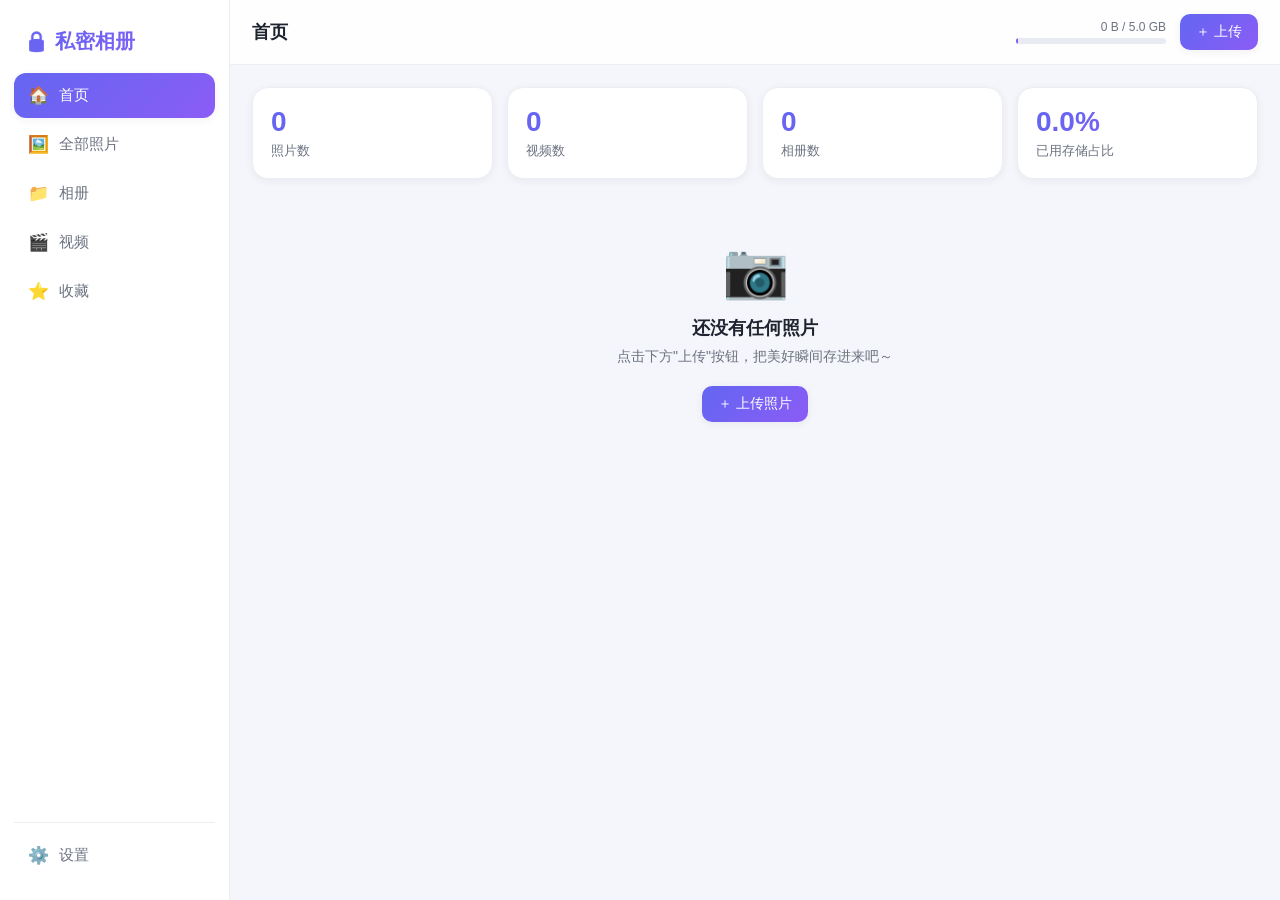
==== index.html @ 367dbf75 "私密相册 v1.0 初始版本" ====
<!DOCTYPE html>
<html lang="zh-CN">
<head>
  <meta charset="UTF-8" />
  <!-- 手机优先：自适应宽度，支持刘海屏安全区 -->
  <meta name="viewport" content="width=device-width, initial-scale=1.0, viewport-fit=cover" />
  <meta name="theme-color" content="#6366f1" />
  <title>私密相册</title>
  <link rel="stylesheet" href="styles.css" />
</head>
<body>
  <div class="app">
    <!-- ===== 左侧导航栏（桌面端可见，移动端作为抽屉） ===== -->
    <aside class="sidebar" id="sidebar">
      <div class="logo">🔒 私密相册</div>
      <nav class="nav">
        <a class="nav-item" data-view="home"><span class="ni">🏠</span>首页</a>
        <a class="nav-item" data-view="photos"><span class="ni">🖼️</span>全部照片<span class="badge" id="badge-photos"></span></a>
        <a class="nav-item" data-view="albums"><span class="ni">📁</span>相册<span class="badge" id="badge-albums"></span></a>
        <a class="nav-item" data-view="videos"><span class="ni">🎬</span>视频<span class="badge" id="badge-videos"></span></a>
        <a class="nav-item" data-view="favorites"><span class="ni">⭐</span>收藏<span class="badge" id="badge-favorites"></span></a>
      </nav>
      <div class="sidebar-footer">
        <a class="nav-item" data-view="settings"><span class="ni">⚙️</span>设置</a>
      </div>
    </aside>

    <!-- 移动端抽屉的遮罩 -->
    <div class="overlay" id="overlay" hidden></div>

    <!-- ===== 主区域 ===== -->
    <main class="main">
      <header class="topbar">
        <button class="menu-btn" id="menuBtn" aria-label="菜单">☰</button>
        <h1 class="topbar-title" id="topTitle">首页</h1>
        <div class="topbar-actions">
          <div class="storage" id="storage">
            <div class="storage-text" id="storageText">0 B / 5.0 GB</div>
            <div class="storage-bar"><div class="storage-fill" id="storageFill"></div></div>
          </div>
          <button class="btn btn-primary" id="uploadBtn">＋ 上传</button>
        </div>
      </header>

      <!-- 内容渲染区（由 app.js 动态填充） -->
      <section class="content" id="content"></section>
    </main>

    <!-- ===== 移动端底部 Tab 栏 ===== -->
    <nav class="tabbar" id="tabbar">
      <a class="tab-item" data-view="home"><span class="ti">🏠</span>首页</a>
      <a class="tab-item" data-view="photos"><span class="ti">🖼️</span>照片</a>
      <a class="tab-item" data-view="albums"><span class="ti">📁</span>相册</a>
      <a class="tab-item" data-view="settings"><span class="ti">👤</span>我的</a>
    </nav>
  </div>

  <!-- 隐藏的文件选择框 -->
  <input type="file" id="fileInput" multiple accept="image/*,video/*" hidden />

  <!-- 多选操作栏 -->
  <div class="actionbar" id="actionbar" hidden>
    <button class="ab-btn" id="abCancel">取消</button>
    <span class="ab-count" id="abCount">已选 0 项</span>
    <button class="ab-btn" id="abFav">☆ 收藏</button>
    <button class="ab-btn" id="abMove">移动到相册</button>
    <button class="ab-btn ab-danger" id="abDel">🗑 删除</button>
  </div>

  <!-- 灯箱（全屏查看） -->
  <div class="lightbox" id="lightbox" hidden>
    <button class="lb-close" id="lbClose" aria-label="关闭">✕</button>
    <button class="lb-nav lb-prev" id="lbPrev" aria-label="上一张">‹</button>
    <div class="lb-stage" id="lbStage"></div>
    <button class="lb-nav lb-next" id="lbNext" aria-label="下一张">›</button>
    <div class="lb-bar">
      <button class="lb-btn" id="lbFav">☆ 收藏</button>
      <button class="lb-btn" id="lbDel">🗑 删除</button>
      <span class="lb-count" id="lbCount"></span>
    </div>
  </div>

  <!-- 通用弹窗 -->
  <div class="modal-mask" id="modalMask" hidden>
    <div class="modal">
      <div class="modal-title" id="modalTitle"></div>
      <div class="modal-body" id="modalBody"></div>
      <div class="modal-actions" id="modalActions"></div>
    </div>
  </div>

  <!-- 轻提示 -->
  <div class="toast" id="toast"></div>

  <script type="module" src="app.js"></script>
</body>
</html>
---- styles.css ----
/* ============================================================
   私密相册 —— 自定义样式（无外部框架，离线可用）
   主色：蓝紫渐变 #6366f1 → #8b5cf6
   ============================================================ */

:root {
  --primary: #6366f1;
  --primary-2: #8b5cf6;
  --gradient: linear-gradient(135deg, #6366f1 0%, #8b5cf6 100%);
  --bg: #f5f6fb;
  --card: #ffffff;
  --text: #1f2330;
  --text-soft: #6b7280;
  --border: #eceef3;
  --shadow: 0 8px 24px rgba(99, 102, 241, 0.10);
  --shadow-sm: 0 2px 8px rgba(31, 35, 48, 0.06);
  --radius: 16px;
  --radius-sm: 12px;
  --sidebar-w: 230px;
  --tabbar-h: 60px;
  --safe-bottom: env(safe-area-inset-bottom, 0px);
}

* { box-sizing: border-box; }

/* 修复：HTML 的 hidden 属性必须隐藏元素（避免被 .modal-mask/.lightbox/.actionbar 的 display:flex 覆盖，导致遮罩常驻、拦截点击） */
[hidden] { display: none !important; }

html, body {
  margin: 0;
  padding: 0;
  height: 100%;
}

body {
  font-family: -apple-system, BlinkMacSystemFont, "Segoe UI", "PingFang SC",
    "Hiragino Sans GB", "Microsoft YaHei", sans-serif;
  background: var(--bg);
  color: var(--text);
  -webkit-font-smoothing: antialiased;
  -webkit-tap-highlight-color: transparent;
}

/* ===== 整体布局 ===== */
.app {
  display: flex;
  min-height: 100vh;
}

/* ===== 侧边栏（桌面端） ===== */
.sidebar {
  width: var(--sidebar-w);
  flex: 0 0 var(--sidebar-w);
  background: var(--card);
  border-right: 1px solid var(--border);
  display: flex;
  flex-direction: column;
  padding: 22px 14px;
  position: sticky;
  top: 0;
  height: 100vh;
}

.logo {
  font-size: 20px;
  font-weight: 700;
  background: var(--gradient);
  -webkit-background-clip: text;
  background-clip: text;
  -webkit-text-fill-color: transparent;
  padding: 6px 10px 18px;
}

.nav { display: flex; flex-direction: column; gap: 4px; flex: 1; }

.nav-item, .tab-item {
  display: flex;
  align-items: center;
  gap: 10px;
  padding: 12px 14px;
  border-radius: var(--radius-sm);
  color: var(--text-soft);
  text-decoration: none;
  font-size: 15px;
  cursor: pointer;
  transition: background .15s, color .15s;
  user-select: none;
}
.nav-item .ni { font-size: 17px; }
.nav-item:hover { background: #f1f2fb; color: var(--text); }
.nav-item.active {
  background: var(--gradient);
  color: #fff;
  box-shadow: var(--shadow-sm);
}
.nav-item.active .badge { background: rgba(255,255,255,.9); color: var(--primary); }

.sidebar-footer { margin-top: auto; border-top: 1px solid var(--border); padding-top: 10px; }

.badge {
  margin-left: auto;
  min-width: 20px;
  height: 20px;
  padding: 0 6px;
  border-radius: 10px;
  background: #eef0f7;
  color: var(--text-soft);
  font-size: 12px;
  display: none;
  align-items: center;
  justify-content: center;
}
.badge.show { display: inline-flex; }

/* ===== 主区域 ===== */
.main { flex: 1; display: flex; flex-direction: column; min-width: 0; }

.topbar {
  display: flex;
  align-items: center;
  gap: 12px;
  padding: 14px 22px;
  background: rgba(255,255,255,.85);
  backdrop-filter: blur(8px);
  border-bottom: 1px solid var(--border);
  position: sticky;
  top: 0;
  z-index: 20;
}
.menu-btn {
  display: none;
  border: none;
  background: transparent;
  font-size: 22px;
  cursor: pointer;
  color: var(--text);
  padding: 4px 8px;
}
.topbar-title { font-size: 18px; font-weight: 600; margin: 0; flex: 0 0 auto; }
.topbar-actions { margin-left: auto; display: flex; align-items: center; gap: 14px; }

.storage { width: 150px; }
.storage-text { font-size: 12px; color: var(--text-soft); margin-bottom: 4px; text-align: right; }
.storage-bar {
  height: 6px;
  background: #e9ebf3;
  border-radius: 4px;
  overflow: hidden;
}
.storage-fill {
  height: 100%;
  min-width: 2px;
  width: 0%;
  background: var(--gradient);
  border-radius: 4px;
  transition: width .4s ease;
}

/* 按钮 */
.btn {
  border: 1px solid var(--border);
  background: #fff;
  color: var(--text);
  padding: 9px 16px;
  border-radius: 10px;
  font-size: 14px;
  cursor: pointer;
  transition: filter .15s, box-shadow .15s, transform .05s;
}
.btn:active { transform: scale(.97); }
.btn-primary {
  border: none;
  background: var(--gradient);
  color: #fff;
  box-shadow: var(--shadow-sm);
}
.btn-primary:hover { filter: brightness(1.05); }
.btn.ghost { background: transparent; }
.btn:disabled { opacity: .45; cursor: not-allowed; }

/* 内容区 */
.content { padding: 22px; flex: 1; }

.section-title { font-size: 16px; font-weight: 600; margin: 18px 0 12px; }

/* 统计卡片 */
.stats {
  display: grid;
  grid-template-columns: repeat(4, 1fr);
  gap: 14px;
}
.stat-card {
  background: var(--card);
  border-radius: var(--radius);
  padding: 18px;
  box-shadow: var(--shadow-sm);
  border: 1px solid var(--border);
}
.stat-num {
  font-size: 28px;
  font-weight: 700;
  background: var(--gradient);
  -webkit-background-clip: text;
  background-clip: text;
  -webkit-text-fill-color: transparent;
}
.stat-label { font-size: 13px; color: var(--text-soft); margin-top: 4px; }

/* 网格 */
.grid {
  display: grid;
  grid-template-columns: repeat(auto-fill, minmax(150px, 1fr));
  gap: 14px;
  margin-top: 12px;
}

.card {
  position: relative;
  aspect-ratio: 1 / 1;
  background: var(--card);
  border-radius: var(--radius-sm);
  overflow: hidden;
  box-shadow: var(--shadow-sm);
  cursor: pointer;
  border: 1px solid var(--border);
  transition: transform .12s, box-shadow .12s;
}
.card:hover { transform: translateY(-2px); box-shadow: var(--shadow); }
.card-img { width: 100%; height: 100%; object-fit: cover; display: block; }
.card-ph {
  width: 100%; height: 100%;
  display: flex; align-items: center; justify-content: center;
  font-size: 34px; color: var(--text-soft); background: #f3f4fa;
}

.card-type {
  position: absolute; top: 8px; left: 8px;
  background: rgba(0,0,0,.55); color: #fff;
  width: 24px; height: 24px; border-radius: 50%;
  display: flex; align-items: center; justify-content: center; font-size: 12px;
}
.card-fav {
  position: absolute; top: 8px; right: 8px;
  color: #fbbf24; font-size: 18px;
  text-shadow: 0 1px 3px rgba(0,0,0,.4);
}

/* 选择态 */
.check {
  display: none;
  position: absolute; top: 8px; left: 8px;
  width: 22px; height: 22px; border-radius: 50%;
  border: 2px solid #fff;
  background: rgba(0,0,0,.25);
  z-index: 3;
}
.card.selectable .check { display: block; }
.card.selectable::after {
  content: "";
  position: absolute; inset: 0;
  background: rgba(99,102,241,.0);
  transition: background .12s;
  z-index: 2;
}
.card.checked::after { background: rgba(99,102,241,.28); }
.card.checked .check {
  background: var(--gradient);
  display: flex; align-items: center; justify-content: center;
}
.card.checked .check::after {
  content: "✓"; color: #fff; font-size: 13px; font-weight: bold;
}
.card.checked .card-type { display: none; }

/* 视图工具条（选择 / 新建等） */
.view-bar { display: flex; gap: 10px; margin-bottom: 6px; flex-wrap: wrap; }

/* 相册网格 */
.album-grid {
  display: grid;
  grid-template-columns: repeat(auto-fill, minmax(150px, 1fr));
  gap: 14px;
  margin-top: 12px;
}
.album-card {
  position: relative;
  background: var(--card);
  border-radius: var(--radius-sm);
  padding: 0;
  overflow: hidden;
  box-shadow: var(--shadow-sm);
  border: 1px solid var(--border);
  cursor: pointer;
  transition: transform .12s, box-shadow .12s;
}
.album-card:hover { transform: translateY(-2px); box-shadow: var(--shadow); }
.album-cover {
  height: 110px;
  display: flex; align-items: center; justify-content: center;
  font-size: 44px;
  background: var(--gradient);
}
.album-name { padding: 12px 14px; font-size: 15px; font-weight: 600; }
.album-del {
  position: absolute; top: 8px; right: 8px;
  border: none; background: rgba(0,0,0,.45); color: #fff;
  width: 28px; height: 28px; border-radius: 50%; cursor: pointer; font-size: 13px;
}

/* 空状态 */
.empty {
  text-align: center;
  padding: 60px 20px;
  color: var(--text-soft);
}
.empty-icon { font-size: 54px; margin-bottom: 14px; }
.empty-title { font-size: 18px; font-weight: 600; color: var(--text); margin-bottom: 8px; }
.empty-desc { font-size: 14px; margin-bottom: 20px; }

/* ===== 底部 Tab（移动端） ===== */
.tabbar { display: none; }

/* ===== 多选操作栏 ===== */
.actionbar {
  position: fixed;
  left: 50%;
  transform: translateX(-50%);
  bottom: calc(16px + var(--safe-bottom));
  z-index: 60;
  background: #fff;
  border: 1px solid var(--border);
  box-shadow: var(--shadow);
  border-radius: 999px;
  padding: 8px 10px;
  display: flex;
  align-items: center;
  gap: 6px;
}
.ab-btn {
  border: none; background: #f3f4fa; color: var(--text);
  padding: 10px 14px; border-radius: 999px; font-size: 14px; cursor: pointer;
  min-height: 44px;
}
.ab-btn:active { transform: scale(.97); }
.ab-count { font-size: 13px; color: var(--text-soft); padding: 0 6px; }
.ab-danger { background: #fde8e8; color: #d92d20; }

/* ===== 灯箱 ===== */
.lightbox {
  position: fixed; inset: 0;
  background: rgba(10,10,16,.94);
  z-index: 100;
  display: flex; align-items: center; justify-content: center;
}
.lb-stage { max-width: 92vw; max-height: 82vh; display: flex; align-items: center; justify-content: center; }
.lb-stage img, .lb-stage video { max-width: 92vw; max-height: 82vh; border-radius: 8px; box-shadow: 0 10px 40px rgba(0,0,0,.5); }
.lb-close {
  position: absolute; top: 16px; right: 18px;
  width: 42px; height: 42px; border-radius: 50%;
  border: none; background: rgba(255,255,255,.15); color: #fff;
  font-size: 18px; cursor: pointer;
}
.lb-nav {
  position: absolute; top: 50%; transform: translateY(-50%);
  width: 48px; height: 48px; border-radius: 50%;
  border: none; background: rgba(255,255,255,.15); color: #fff;
  font-size: 30px; cursor: pointer;
}
.lb-prev { left: 18px; }
.lb-next { right: 18px; }
.lb-bar {
  position: absolute; bottom: 22px; left: 50%; transform: translateX(-50%);
  display: flex; align-items: center; gap: 12px;
  background: rgba(255,255,255,.12); padding: 8px 14px; border-radius: 999px;
}
.lb-btn {
  border: none; background: transparent; color: #fff; font-size: 15px; cursor: pointer;
}
.lb-count { color: #fff; opacity: .8; font-size: 13px; }

/* ===== 弹窗 ===== */
.modal-mask {
  position: fixed; inset: 0;
  background: rgba(10,10,16,.45);
  z-index: 120;
  display: flex; align-items: center; justify-content: center;
  padding: 20px;
}
.modal {
  background: #fff; border-radius: var(--radius);
  width: 100%; max-width: 420px;
  padding: 22px; box-shadow: var(--shadow);
  max-height: 85vh; overflow: auto;
}
.modal-title { font-size: 17px; font-weight: 700; margin-bottom: 16px; }
.modal-actions { display: flex; gap: 10px; justify-content: flex-end; margin-top: 20px; }
.modal-actions .btn { min-height: 42px; }

.field { display: block; margin-bottom: 14px; }
.field > span { display: block; font-size: 13px; color: var(--text-soft); margin-bottom: 6px; }
.field input, .field textarea {
  width: 100%; padding: 11px 12px;
  border: 1px solid var(--border); border-radius: 10px;
  font-size: 14px; outline: none;
}
.field input:focus { border-color: var(--primary); }

.album-list { display: flex; flex-direction: column; gap: 8px; }
.album-opt {
  text-align: left; border: 1px solid var(--border); background: #fff;
  padding: 12px 14px; border-radius: 10px; font-size: 14px; cursor: pointer;
}
.album-opt:hover { background: #f6f7fc; }
.album-opt.new { color: var(--primary); font-weight: 600; }

/* ===== 设置页 ===== */
.settings { max-width: 520px; margin: 0 auto; }
.hint { font-size: 13px; color: var(--text-soft); line-height: 1.6; }
.settings-actions { display: flex; gap: 10px; flex-wrap: wrap; margin: 16px 0; }
.settings-actions .btn { flex: 1; min-width: 120px; }

/* ===== Toast ===== */
.toast {
  position: fixed; left: 50%; bottom: 90px;
  transform: translateX(-50%) translateY(20px);
  background: rgba(20,20,30,.92); color: #fff;
  padding: 10px 18px; border-radius: 999px; font-size: 14px;
  z-index: 200; opacity: 0; pointer-events: none;
  transition: opacity .25s, transform .25s;
  max-width: 80vw; text-align: center;
}
.toast.show { opacity: 1; transform: translateX(-50%) translateY(0); }

/* 遮罩（抽屉） */
.overlay {
  position: fixed; inset: 0; background: rgba(0,0,0,.4); z-index: 40;
}

/* ============================================================
   响应式：移动端（< 768px）
   ============================================================ */
@media (max-width: 767px) {
  .sidebar {
    position: fixed;
    top: 0; left: 0; bottom: 0;
    z-index: 50;
    transform: translateX(-100%);
    transition: transform .25s ease;
    box-shadow: var(--shadow);
  }
  .sidebar.open { transform: translateX(0); }

  .menu-btn { display: block; }
  .tabbar {
    display: flex;
    position: fixed; bottom: 0; left: 0; right: 0;
    height: calc(var(--tabbar-h) + var(--safe-bottom));
    padding-bottom: var(--safe-bottom);
    background: #fff;
    border-top: 1px solid var(--border);
    z-index: 30;
  }
  .tab-item {
    flex: 1; flex-direction: column; gap: 2px;
    justify-content: center; font-size: 11px;
    border-radius: 0;
  }
  .tab-item .ti { font-size: 20px; }
  .tab-item.active { color: var(--primary); background: transparent; }
  .tab-item.active .ti { filter: none; }

  .main { padding-bottom: calc(var(--tabbar-h) + var(--safe-bottom)); }
  .content { padding: 16px 14px; }
  .topbar { padding: 12px 14px; }
  .storage { width: 90px; }
  .storage-text { font-size: 10px; }
  .stats { grid-template-columns: repeat(2, 1fr); }
  .grid, .album-grid { grid-template-columns: repeat(auto-fill, minmax(100px, 1fr)); gap: 10px; }
  .lb-nav { width: 40px; height: 40px; font-size: 24px; }
  .lb-prev { left: 6px; }
  .lb-next { right: 6px; }
  .actionbar { width: calc(100% - 24px); justify-content: space-between; }
  .ab-btn { padding: 10px 10px; font-size: 13px; }
}

/* 桌面端隐藏移动 Tab 的高亮渐变冲突 */
@media (min-width: 768px) {
  .tabbar { display: none !important; }
}
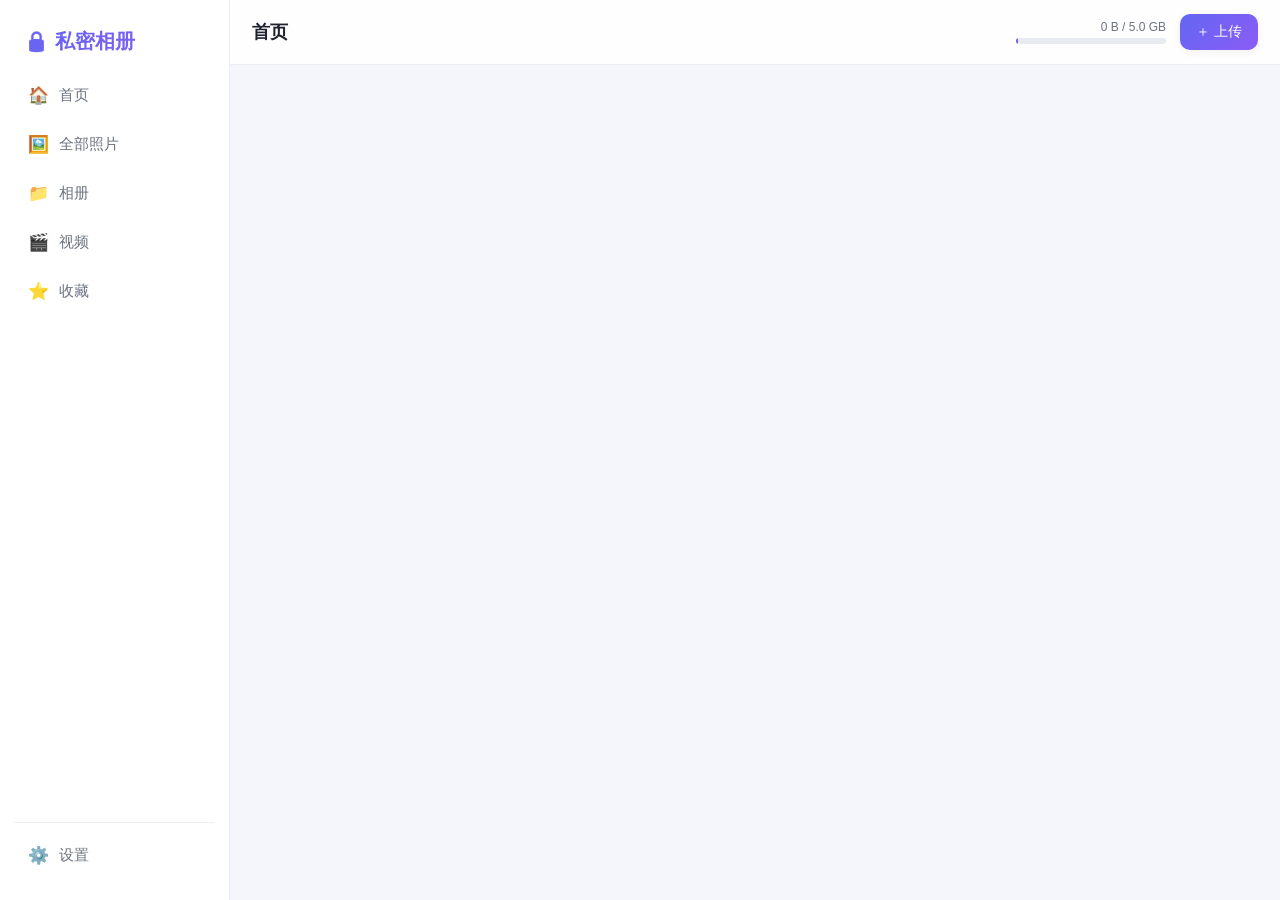
==== commit 2db05027: "feat: 添加百度网盘云同步功能 - 新增 baidu-sync.js：百度网盘 XPan API 封装 - 新增 callback.html：OAuth 授权回调页面 - 修改 app.js：设置" ====
--- a/index.html
+++ b/index.html
@@ -80,6 +80,9 @@
     </div>
   </div>
 
+  <!-- 百度网盘授权回调处理（隐藏 iframe） -->
+  <iframe id="baiduCallback" style="display:none"></iframe>
+
   <!-- 通用弹窗 -->
   <div class="modal-mask" id="modalMask" hidden>
     <div class="modal">
--- a/styles.css
+++ b/styles.css
@@ -418,6 +418,45 @@
 .hint { font-size: 13px; color: var(--text-soft); line-height: 1.6; }
 .settings-actions { display: flex; gap: 10px; flex-wrap: wrap; margin: 16px 0; }
 .settings-actions .btn { flex: 1; min-width: 120px; }
+
+/* 百度网盘状态 */
+.baidu-status {
+  display: flex;
+  align-items: center;
+  gap: 12px;
+  padding: 14px 16px;
+  background: var(--card);
+  border: 1px solid var(--border);
+  border-radius: var(--radius);
+  margin: 14px 0;
+}
+.baidu-status.authorized {
+  background: #f0fdf4;
+  border-color: #86efac;
+}
+.status-icon { font-size: 24px; }
+.status-text { flex: 1; font-weight: 500; }
+
+/* 高级选项折叠 */
+.advanced-section {
+  margin-top: 32px;
+  padding: 16px;
+  background: #f8fafc;
+  border: 1px solid var(--border);
+  border-radius: var(--radius);
+}
+.advanced-section summary {
+  cursor: pointer;
+  font-weight: 500;
+  color: var(--text-soft);
+  user-select: none;
+}
+.advanced-section summary:hover {
+  color: var(--text);
+}
+.advanced-section[open] summary {
+  margin-bottom: 16px;
+}
 
 /* ===== Toast ===== */
 .toast {
